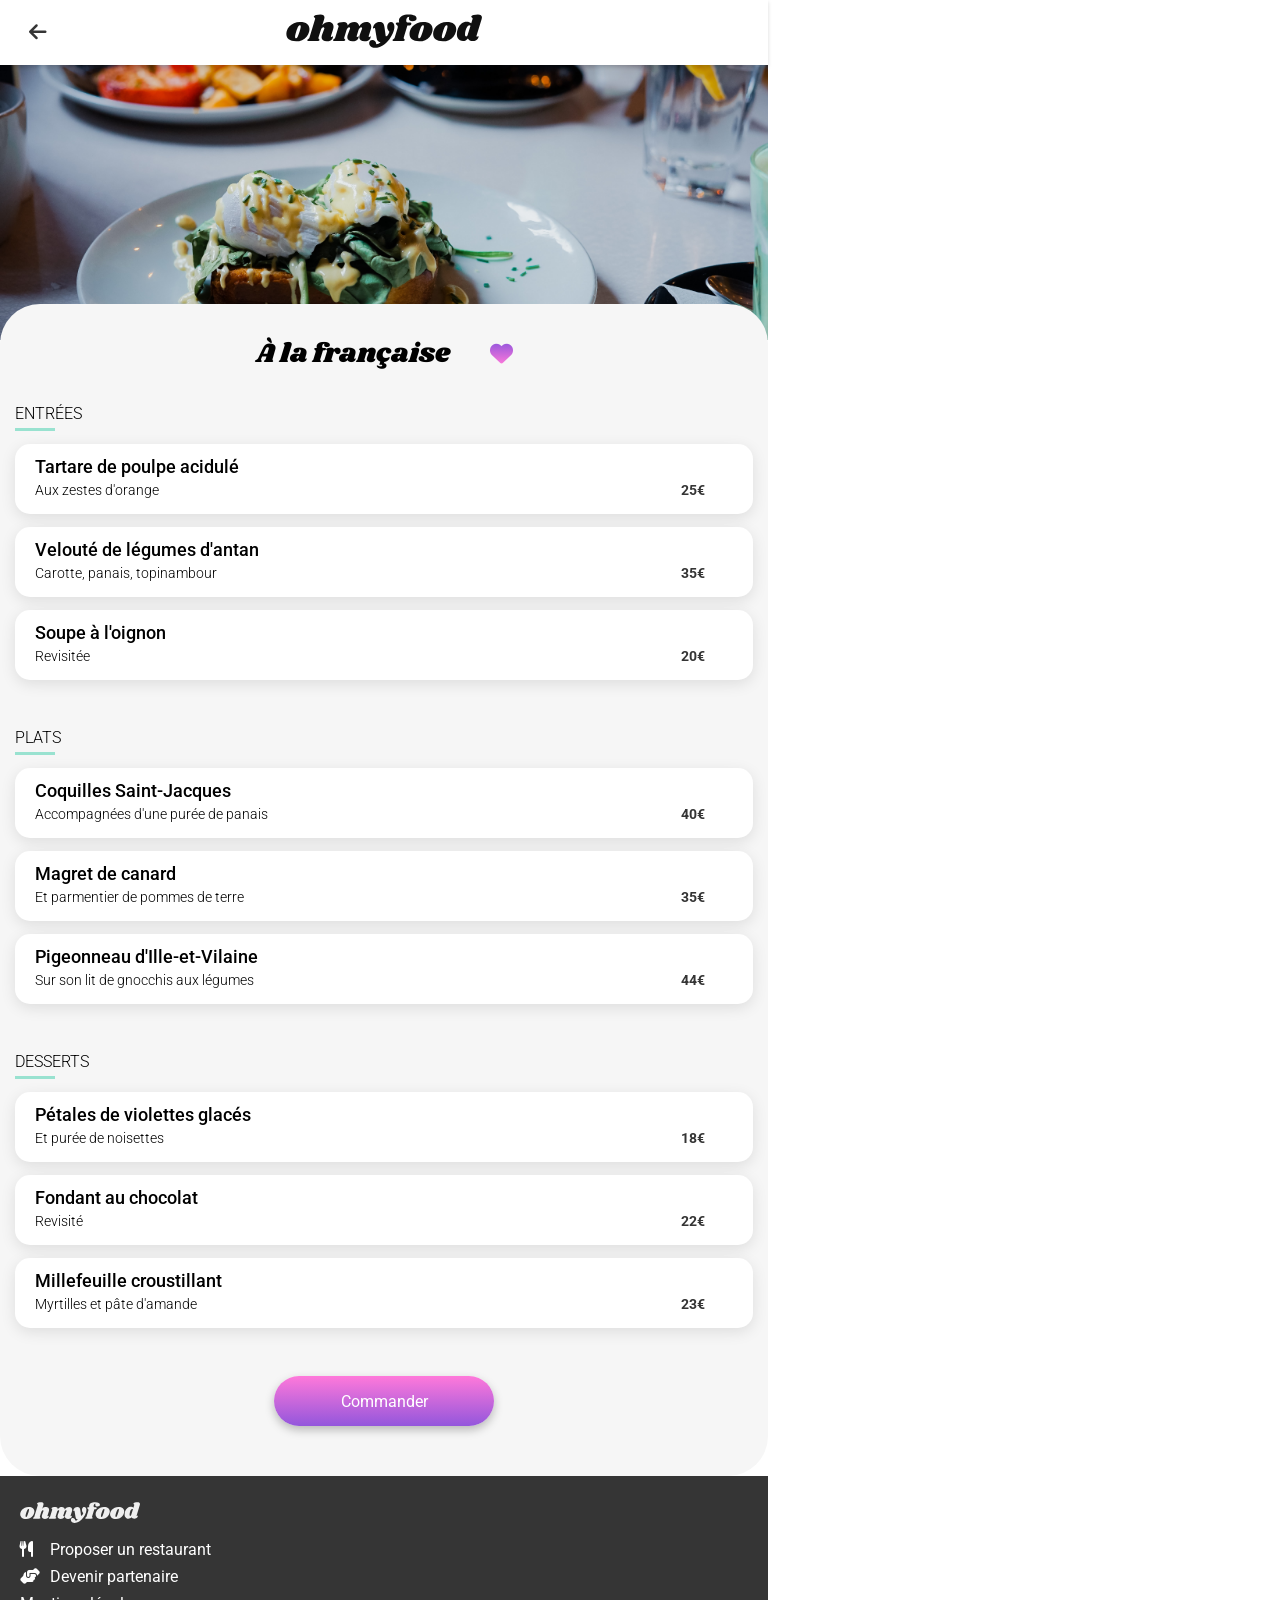
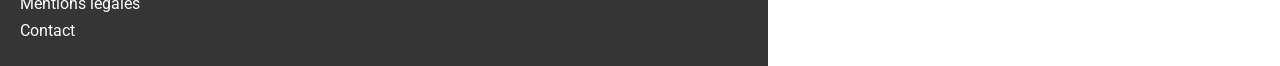
==== restaurants/a_la_francaise.html @ 08c8e76c "restos pages done" ====
<!DOCTYPE html>
<html lang="fr">
<head>
    <meta charset="UTF-8">
    <meta name="viewport" content="width=device-width, initial-scale=1.0">
    <link rel="stylesheet" href="../assets/css/style.css">
    <link rel="preconnect" href="https://fonts.googleapis.com">
    <link rel="preconnect" href="https://fonts.gstatic.com" crossorigin>
    <link href="https://fonts.googleapis.com/css2?family=Roboto:wght@100;300;400;500;700;900&family=Shrikhand&display=swap" rel="stylesheet">
    <link rel="stylesheet" href="https://cdnjs.cloudflare.com/ajax/libs/font-awesome/6.2.1/css/all.min.css"
    integrity="sha512-MV7K8+y+gLIBoVD59lQIYicR65iaqukzvf/nwasF0nqhPay5w/9lJmVM2hMDcnK1OnMGCdVK+iQrJ7lzPJQd1w=="
    crossorigin="anonymous" referrerpolicy="no-referrer">

    <title>Ohmyfood</title>
</head>

<body>

    <header>
        <nav>
            <a href= "../index.html#restaurants"><i class="fa-solid fa-arrow-left"></i></a>
            <a href="../index.html"><img class="logo" src="../assets/images/logo/ohmyfood@2x.svg" alt="logo ohmyfood"></a>
        </nav>
    </header>



    <main>
        <section>
            <img class="menu-img" src="../assets/images/restaurants/a-la-francaise.jpg" alt="photo d'un plat du restaurant À la française">
            <div class="full-menu">
                <div class="menu-resto">
                    <h1>À la française</h1>
                    <i class="fa-sharp fa-regular fa-heart empty-heart"></i>
                    <i class="fa-sharp fa-solid fa-heart full-heart"></i>
                </div>

                <article class="menu-section entree">
                    <h2 class="menu-section-title">Entrées</h2>

                    <div class="menu-content">
                        <div class="menu-infos">
                            <h3 class="plat-title">Tartare de poulpe acidulé</h3>
                            <h4 class="plat-sub">Aux zestes d'orange</h4>
                            <span class="plat-price">25€</span>
                        </div>
                            <i class="fa-solid fa-circle-check"></i>
                    </div>

                    <div class="menu-content">
                        <div class="menu-infos">
                            <h3 class="plat-title">Velouté de légumes d'antan</h3>
                            <h4 class="plat-sub">Carotte, panais, topinambour</h4>
                            <span class="plat-price">35€</span>
                        </div>
                            <i class="fa-solid fa-circle-check"></i>
                    </div>

                    <div class="menu-content">
                        <div class="menu-infos">
                            <h3 class="plat-title">Soupe à l'oignon</h3>
                            <h4 class="plat-sub">Revisitée</h4>
                            <span class="plat-price">20€</span>
                        </div>
                            <i class="fa-solid fa-circle-check"></i>
                    </div>
                </article>


                <article class="menu-section plats">
                    <h2 class="menu-section-title">Plats</h2>

                    <div class="menu-content">
                        <div class="menu-infos">
                            <h3 class="plat-title">Coquilles Saint-Jacques</h3>
                            <h4 class="plat-sub">Accompagnées d'une purée de panais</h4>
                            <span class="plat-price">40€</span>
                        </div>
                            <i class="fa-solid fa-circle-check"></i>
                    </div>

                    <div class="menu-content">
                        <div class="menu-infos">
                            <h3 class="plat-title">Magret de canard</h3>
                            <h4 class="plat-sub">Et parmentier de pommes de terre</h4>
                            <span class="plat-price">35€</span>
                        </div>
                            <i class="fa-solid fa-circle-check"></i>
                    </div>

                    <div class="menu-content">
                        <div class="menu-infos">
                            <h3 class="plat-title">Pigeonneau d'Ille-et-Vilaine</h3>
                            <h4 class="plat-sub">Sur son lit de gnocchis aux légumes</h4>
                            <span class="plat-price">44€</span>
                        </div>
                            <i class="fa-solid fa-circle-check"></i>
                    </div>
                </article>


                <article class="menu-section desserts">
                    <h2 class="menu-section-title">Desserts</h2>

                    <div class="menu-content">
                        <div class="menu-infos">
                            <h3 class="plat-title">Pétales de violettes glacés</h3>
                            <h4 class="plat-sub">Et purée de noisettes</h4>
                            <span class="plat-price">18€</span>
                        </div>
                            <i class="fa-solid fa-circle-check"></i>
                    </div>

                    <div class="menu-content">
                        <div class="menu-infos">
                            <h3 class="plat-title">Fondant au chocolat</h3>
                            <h4 class="plat-sub">Revisité</h4>
                            <span class="plat-price">22€</span>
                        </div>
                            <i class="fa-solid fa-circle-check"></i>
                    </div>

                    <div class="menu-content">
                        <div class="menu-infos">
                            <h3 class="plat-title">Millefeuille croustillant</h3>
                            <h4 class="plat-sub">Myrtilles et pâte d'amande</h4>
                            <span class="plat-price">23€</span>
                        </div>
                            <i class="fa-solid fa-circle-check"></i>
                    </div>
                </article>

                <a href="#restaurants" class="explo-button menu-button">Commander</a>
            </div>
        </section>
    </main>

    <footer>
        <a href="../index.html"><img class="logo" src="../assets/images/logo/ohmyfood@2x.svg" alt="logo ohmyfood"></a>
        <ul class="footer-list">
            <li><a class="footer-link" href="#"><i class="fa-solid fa-utensils"></i>Proposer un restaurant</a></li>
            <li><a class="footer-link" href="#"><i class="fa-solid fa-handshake-angle"></i>Devenir partenaire</a></li>
            <li><a class="footer-link" href="#">Mentions légales</a></li>
            <li><address><a class="footer-link" href="mailto:ohmyfood@gmail.com">Contact</a></address></li>
        </ul>
    </footer>

</body>
---- assets/css/style.css ----
* {
  padding: 0;
  margin: 0;
  box-sizing: border-box;
  max-width: 768px;
}

a {
  text-decoration: none;
}

* {
  font-family: "Shrikhand", cursive;
  font-family: "Roboto", sans-serif;
}

.section-title {
  font-size: 1.5em;
  font-weight: 700;
  padding-left: 20px;
}

nav {
  display: grid;
  justify-items: center;
  align-items: center;
  grid-template-columns: 1fr 8fr 1fr;
}
nav .logo {
  grid-column-start: 2;
}

.restos-card {
  display: grid;
  grid-template-columns: 9fr 1fr 1fr;
  grid-template-rows: 175px 1fr 2fr 2fr 1fr;
  align-items: center;
}
.restos-card .restos-img {
  grid-column: 1/4;
}
.restos-card .restos-name {
  grid-row-start: 3;
  margin-left: 15px;
}
.restos-card .restos-location {
  grid-row-start: 4;
  margin-left: 15px;
}
.restos-card .fa-heart {
  grid-column: 2/4;
  grid-row: 3/5;
  justify-self: center;
}

.menu-infos {
  width: 100%;
  display: grid;
  grid-template-columns: 9fr 1fr;
  grid-template-rows: 1fr 2fr 2fr 1fr;
  align-items: center;
  padding-left: 20px;
}
.menu-infos .plat-title {
  grid-column-start: 1;
  grid-row-start: 2;
}
.menu-infos .plat-sub {
  grid-column-start: 1;
  grid-row-start: 3;
}
.menu-infos .plat-price {
  grid-column-start: 2;
  grid-row-start: 3;
  color: #353535;
}

nav {
  position: relative;
  height: 65px;
  width: 100%;
  box-shadow: 0px 2px 4px rgba(0, 0, 0, 0.15);
}
nav .fa-arrow-left {
  font-size: 20px;
  color: #353535;
}

footer {
  height: 190px;
  background-color: #353535;
  display: flex;
  flex-direction: column;
  justify-content: center;
  padding-left: 20px;
}
footer a {
  color: white;
}
footer .logo {
  height: 55%;
  filter: invert(1);
}

.footer-list {
  height: 100px;
  list-style: none;
  display: flex;
  flex-direction: column;
  justify-content: space-between;
}
.footer-list i {
  display: inline-block;
  width: 30px;
}
.footer-list address {
  font-style: normal;
}

.explo-button {
  display: inline-block;
  width: 220px;
  height: 50px;
  font-size: 1em;
  background: linear-gradient(#FF79DA, #9356DC);
  box-shadow: 0px 4px 10px rgba(0, 0, 0, 0.25);
  border-radius: 25px;
  border-style: none;
  color: white;
  display: flex;
  justify-content: center;
  align-items: center;
  position: relative;
  z-index: 1;
}
.explo-button:hover::after {
  opacity: 1;
}
.explo-button::after {
  content: "";
  position: absolute;
  top: 0;
  right: 0;
  bottom: 0;
  left: 0;
  opacity: 0;
  z-index: -1;
  background: linear-gradient(#ff88de, #9b63df);
  box-shadow: 0px 4px 10px rgba(0, 0, 0, 0.45);
  border-radius: 25px;
  transition: all 250ms;
}

.full-heart {
  background: linear-gradient(#9356DC, #FF79DA);
  background-clip: text;
  -webkit-background-clip: text;
  -webkit-text-fill-color: transparent;
  -moz-background-clip: text;
  -moz-text-fill-color: transparent;
  -webkit-text-stroke-width: 0px;
}

.empty-heart {
  display: none !important;
}

.search-bar {
  height: 50px;
  background-color: #EAEAEA;
  display: flex;
  justify-content: center;
  align-items: center;
}

.search-bar-content {
  height: 19px;
}

.fa-location-dot {
  font-size: 1em;
  color: #353535;
}

.search-text {
  width: 140px;
  border-style: none;
  background: none;
  font-weight: 500;
  font-size: 1em;
  color: #353535;
  padding-left: 15px;
}

.fonct-card {
  width: 320px;
  height: 70px;
  background-color: #F6F6F6;
  box-shadow: 0px 4px 15px rgba(0, 0, 0, 0.15);
  border-radius: 20px;
  display: flex;
  align-items: center;
  justify-content: flex-start;
}
.fonct-card h3 {
  font-size: 1em;
  font-weight: 500;
}
.fonct-card i {
  font-size: 20px;
  padding: 0 20px;
  color: #7E7E7E;
}
.fonct-card .fa-store {
  color: #9356DC;
}

.restos-card {
  width: 340px;
  background-color: white;
  color: black;
  border-radius: 15px;
  filter: drop-shadow(0px 4px 15px rgba(0, 0, 0, 0.1));
}
.restos-card .restos-img {
  -o-object-fit: cover;
     object-fit: cover;
  width: 100%;
  height: 175px;
  border-radius: 15px 15px 0 0;
}
.restos-card .restos-name {
  font-size: 1.1em;
  font-weight: 700;
  padding-bottom: 3px;
}
.restos-card .restos-location {
  font-size: 1em;
  font-weight: 300;
}
.restos-card .fa-heart {
  font-size: 1.2em;
}

.menu-content {
  margin: 13px 0px;
  border-radius: 15px;
  box-shadow: 0px 4.01149px 15.0431px rgba(0, 0, 0, 0.1);
  height: 70px;
  background-color: white;
}

.badge-number {
  height: 20px;
  width: 20px;
  border-radius: 50%;
  background-color: #9356DC;
  color: white;
  font-size: 0.8em;
  display: flex;
  justify-content: center;
  align-items: center;
  position: relative;
  right: 10px;
}

.badge-new {
  padding: 5px 7px;
  border-radius: 2px;
  box-shadow: 0px 2px 4px rgba(0, 0, 0, 0.15);
  background-color: #99E2D0;
  color: #1b6150;
  font-size: 0.8em;
  font-weight: 500;
  position: absolute;
  left: 77%;
  top: 5%;
}

.section-hero {
  height: 290px;
  background-color: #F6F6F6;
  text-align: center;
  margin-bottom: 45px;
  padding: 0 3px;
  display: flex;
  flex-direction: column;
  align-items: center;
}
.section-hero h1 {
  font-size: 1.5em;
  font-weight: 700;
  padding-top: 40px;
  padding-bottom: 20px;
}
.section-hero p {
  font-size: 1.1em;
  font-weight: 300;
  padding-bottom: 33px;
}

.section-fonct {
  height: 400px;
}
.section-fonct h2 {
  padding-bottom: 35px;
}

.fonct-cards-list {
  height: 270px;
  display: flex;
  flex-direction: column;
  align-items: center;
  justify-content: space-between;
}

.section-home-restos {
  background-color: #F6F6F6;
  padding-top: 50px;
  padding-bottom: 65px;
}
.section-home-restos .section-title {
  padding-bottom: 20px;
}

.restos-cards-list {
  display: flex;
  flex-flow: column wrap;
  align-items: center;
  gap: 20px;
}

.menu-img {
  width: 100%;
  height: 275px;
  -o-object-fit: cover;
     object-fit: cover;
}

.full-menu {
  background-color: #F6F6F6;
  padding: 0px 15px;
  display: flex;
  flex-flow: column nowrap;
  align-items: center;
  border-radius: 40px;
  position: relative;
  margin-top: -40px;
}

.menu-resto {
  display: flex;
  flex-flow: row nowrap;
  align-items: baseline;
}
.menu-resto h1 {
  font-family: Shrikhand;
  font-size: 1.7em;
  font-weight: 400;
  margin: 30px 0px;
  padding-right: 40px;
}
.menu-resto i {
  font-size: 23px;
}

.menu-section-title {
  text-transform: uppercase;
  font-size: 1em;
  font-weight: 300;
}
.menu-section-title::after {
  content: "";
  margin-top: 5px;
  display: block;
  height: 3px;
  width: 40px;
  background-color: #99E2D0;
}

.menu-content {
  display: flex;
  flex-direction: row;
}

.plat-title {
  font-size: 1.1em;
  font-weight: 500;
}

.plat-sub {
  font-size: 0.9em;
  font-weight: 300;
}

.plat-price {
  font-size: 0.9em;
  font-weight: 700;
}

.menu-section {
  width: 100%;
  margin-bottom: 35px;
}

.menu-button {
  margin-bottom: 50px;
}

.menu-content i {
  display: flex;
  align-items: center;
  justify-content: center;
  overflow: hidden;
  color: white;
  width: 0px;
  height: 100%;
  font-size: 0;
  border-radius: 0 15px 15px 0;
  background-color: #99E2D0;
  transition: all 600ms 150ms ease-in-out;
}

.menu-content:hover i {
  height: 100%;
  width: 60px;
  font-size: 20px;
}

.menu-section {
  animation-duration: 1.5s;
  animation-delay: 0.5s;
  animation-fill-mode: backwards;
  animation-name: fadein;
}

@keyframes fadein {
  0% {
    opacity: 0;
    transform: scale(0.8, 0.8);
  }
  100% {
    opacity: 1;
    transform: scale(1, 1);
  }
}
.entree {
  animation-delay: 0.6s;
}

.plats {
  animation-delay: 1s;
}

.desserts {
  animation-delay: 1.5s;
}/*# sourceMappingURL=style.css.map */
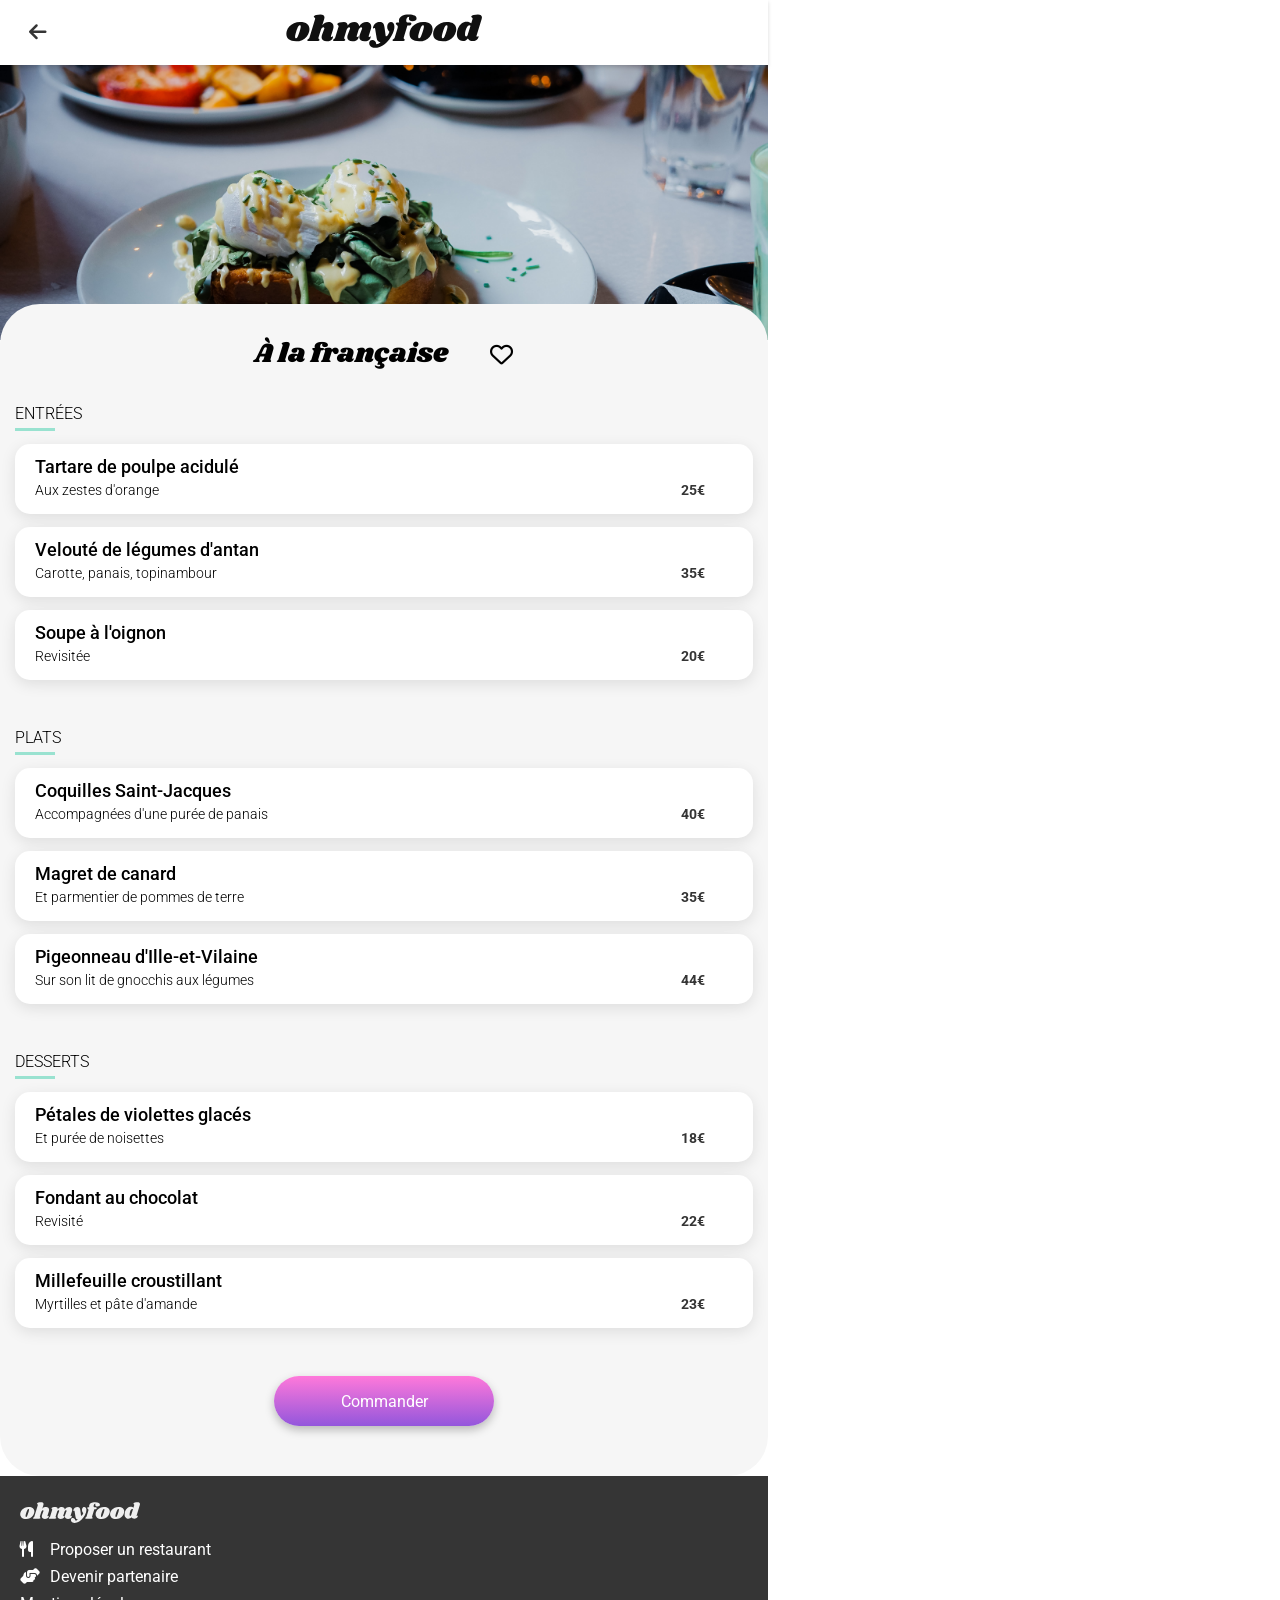
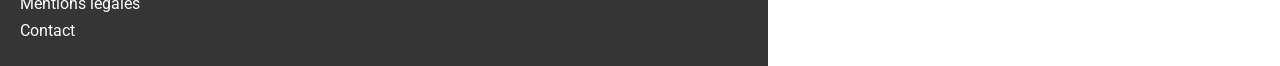
==== commit c5edd37f: "anim hearts def" ====
--- a/restaurants/a_la_francaise.html
+++ b/restaurants/a_la_francaise.html
@@ -31,8 +31,10 @@
             <div class="full-menu">
                 <div class="menu-resto">
                     <h1>À la française</h1>
-                    <i class="fa-sharp fa-regular fa-heart empty-heart"></i>
-                    <i class="fa-sharp fa-solid fa-heart full-heart"></i>
+                    <div class="hearts">
+                        <i class="fa-sharp fa-regular fa-heart empty-heart"></i>
+                        <i class="fa-sharp fa-solid fa-heart full-heart"></i>
+                    </div>
                 </div>
 
                 <article class="menu-section entree">
--- a/assets/css/style.css
+++ b/assets/css/style.css
@@ -20,6 +20,59 @@
   padding-left: 20px;
 }
 
+.hearts {
+  position: relative;
+  width: 23px;
+  height: 23px;
+}
+.hearts:hover .empty-heart {
+  opacity: 0;
+}
+.hearts:hover .full-heart {
+  height: 100%;
+}
+
+.empty-heart {
+  position: absolute;
+  opacity: 1;
+  transition: opacity 600ms ease-in-out;
+}
+
+.full-heart {
+  position: absolute;
+  height: 0;
+  transition: height 600ms ease-in-out;
+}
+
+.menu-section {
+  animation-duration: 1.5s;
+  animation-delay: 0.4s;
+  animation-fill-mode: backwards;
+  animation-name: slidein;
+}
+
+@keyframes slidein {
+  0% {
+    opacity: 0;
+    transform: scale(0.8, 0.8);
+  }
+  100% {
+    opacity: 1;
+    transform: scale(1, 1);
+  }
+}
+.entree {
+  animation-delay: 0.5s;
+}
+
+.plats {
+  animation-delay: 0.9s;
+}
+
+.desserts {
+  animation-delay: 1.4s;
+}
+
 nav {
   display: grid;
   justify-items: center;
@@ -48,6 +101,11 @@
   margin-left: 15px;
 }
 .restos-card .fa-heart {
+  grid-column: 2/4;
+  grid-row: 3/5;
+  justify-self: center;
+}
+.restos-card .hearts {
   grid-column: 2/4;
   grid-row: 3/5;
   justify-self: center;
@@ -73,6 +131,30 @@
   grid-column-start: 2;
   grid-row-start: 3;
   color: #353535;
+}
+
+.menu-resto {
+  display: grid;
+  grid-template-columns: 9fr 1fr;
+  grid-template-rows: 1fr;
+  align-items: center;
+  justify-items: center;
+}
+.menu-resto h1 {
+  grid-column-start: 1;
+  grid-row-start: 1;
+}
+.menu-resto .empty-heart {
+  grid-column-start: 2;
+  grid-row-start: 1;
+}
+.menu-resto .full-heart {
+  grid-column-start: 2;
+  grid-row-start: 1;
+}
+.menu-resto .test {
+  grid-column-start: 2;
+  grid-row-start: 1;
 }
 
 nav {
@@ -161,10 +243,6 @@
   -webkit-text-stroke-width: 0px;
 }
 
-.empty-heart {
-  display: none !important;
-}
-
 .search-bar {
   height: 50px;
   background-color: #EAEAEA;
@@ -282,15 +360,15 @@
   background-color: #F6F6F6;
   text-align: center;
   margin-bottom: 45px;
-  padding: 0 3px;
+  padding: 0 10px;
   display: flex;
   flex-direction: column;
   align-items: center;
+  justify-content: center;
 }
 .section-hero h1 {
   font-size: 1.5em;
   font-weight: 700;
-  padding-top: 40px;
   padding-bottom: 20px;
 }
 .section-hero p {
@@ -348,11 +426,6 @@
   margin-top: -40px;
 }
 
-.menu-resto {
-  display: flex;
-  flex-flow: row nowrap;
-  align-items: baseline;
-}
 .menu-resto h1 {
   font-family: Shrikhand;
   font-size: 1.7em;
@@ -411,9 +484,8 @@
   display: flex;
   align-items: center;
   justify-content: center;
-  overflow: hidden;
   color: white;
-  width: 0px;
+  width: 0;
   height: 100%;
   font-size: 0;
   border-radius: 0 15px 15px 0;
@@ -425,33 +497,4 @@
   height: 100%;
   width: 60px;
   font-size: 20px;
-}
-
-.menu-section {
-  animation-duration: 1.5s;
-  animation-delay: 0.5s;
-  animation-fill-mode: backwards;
-  animation-name: fadein;
-}
-
-@keyframes fadein {
-  0% {
-    opacity: 0;
-    transform: scale(0.8, 0.8);
-  }
-  100% {
-    opacity: 1;
-    transform: scale(1, 1);
-  }
-}
-.entree {
-  animation-delay: 0.6s;
-}
-
-.plats {
-  animation-delay: 1s;
-}
-
-.desserts {
-  animation-delay: 1.5s;
 }/*# sourceMappingURL=style.css.map */
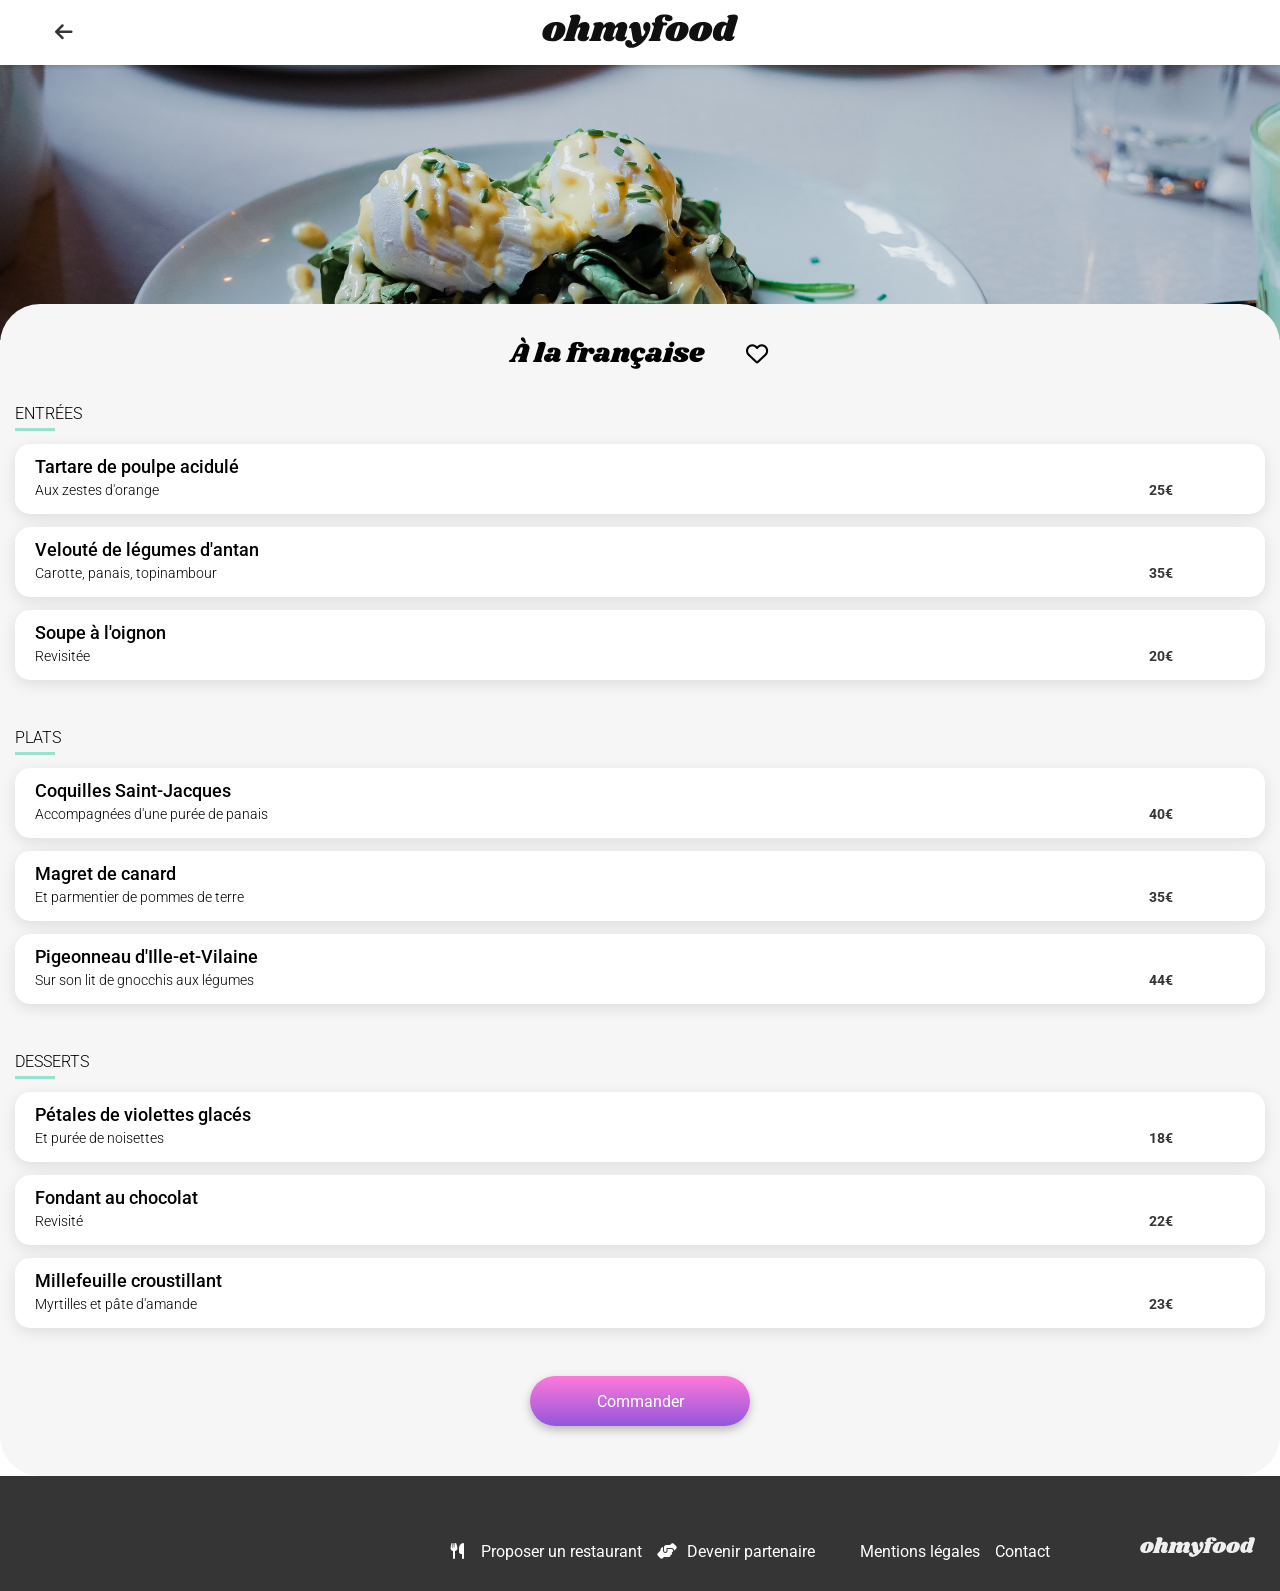
==== commit 2d1e7cd0: "responsive desktop done" ====
--- a/restaurants/a_la_francaise.html
+++ b/restaurants/a_la_francaise.html
@@ -142,7 +142,7 @@
         <ul class="footer-list">
             <li><a class="footer-link" href="#"><i class="fa-solid fa-utensils"></i>Proposer un restaurant</a></li>
             <li><a class="footer-link" href="#"><i class="fa-solid fa-handshake-angle"></i>Devenir partenaire</a></li>
-            <li><a class="footer-link" href="#">Mentions légales</a></li>
+            <li><a class="footer-link footer-space" href="#">Mentions légales</a></li>
             <li><address><a class="footer-link" href="mailto:ohmyfood@gmail.com">Contact</a></address></li>
         </ul>
     </footer>
--- a/assets/css/style.css
+++ b/assets/css/style.css
@@ -1,8 +1,97 @@
+nav {
+  display: grid;
+  justify-items: center;
+  align-items: center;
+  grid-template-columns: 1fr 8fr 1fr;
+}
+nav .logo {
+  grid-column-start: 2;
+}
+
+.restos-card {
+  display: grid;
+  grid-template-columns: 9fr 1fr 1fr;
+  grid-template-rows: 175px 1fr 2fr 2fr 1fr;
+  align-items: center;
+}
+.restos-card .restos-img {
+  grid-column: 1/4;
+}
+.restos-card .restos-name {
+  grid-row-start: 3;
+  margin-left: 15px;
+}
+.restos-card .restos-location {
+  grid-row-start: 4;
+  margin-left: 15px;
+}
+.restos-card .fa-heart {
+  grid-column: 2/4;
+  grid-row: 3/5;
+  justify-self: center;
+}
+.restos-card .hearts {
+  grid-column: 2/4;
+  grid-row: 3/5;
+  justify-self: center;
+}
+
+.menu-resto {
+  display: grid;
+  grid-template-columns: 9fr 1fr;
+  grid-template-rows: 1fr;
+  align-items: center;
+  justify-items: center;
+}
+.menu-resto h1 {
+  grid-column-start: 1;
+  grid-row-start: 1;
+}
+.menu-resto .empty-heart {
+  grid-column-start: 2;
+  grid-row-start: 1;
+}
+.menu-resto .full-heart {
+  grid-column-start: 2;
+  grid-row-start: 1;
+}
+.menu-resto .hearts {
+  grid-column-start: 2;
+  grid-row-start: 1;
+}
+
+.menu-infos {
+  width: 100%;
+  display: grid;
+  grid-template-columns: 9fr 1fr;
+  grid-template-rows: 1fr 2fr 2fr 1fr;
+  align-items: center;
+  padding-left: 20px;
+}
+.menu-infos .plat-title {
+  grid-column-start: 1;
+  grid-row-start: 2;
+}
+.menu-infos .plat-sub {
+  grid-column-start: 1;
+  grid-row-start: 3;
+}
+.menu-infos .plat-price {
+  grid-column-start: 2;
+  grid-row-start: 3;
+  color: #353535;
+}
+
+.plat-title, .plat-sub {
+  overflow: hidden;
+  text-overflow: ellipsis;
+  white-space: nowrap;
+}
+
 * {
   padding: 0;
   margin: 0;
   box-sizing: border-box;
-  max-width: 768px;
 }
 
 a {
@@ -17,13 +106,12 @@
 .section-title {
   font-size: 1.5em;
   font-weight: 700;
-  padding-left: 20px;
 }
 
 .hearts {
   position: relative;
-  width: 23px;
-  height: 23px;
+  width: 1.4em;
+  height: 1.4em;
 }
 .hearts:hover .empty-heart {
   opacity: 0;
@@ -74,90 +162,6 @@
 }
 
 nav {
-  display: grid;
-  justify-items: center;
-  align-items: center;
-  grid-template-columns: 1fr 8fr 1fr;
-}
-nav .logo {
-  grid-column-start: 2;
-}
-
-.restos-card {
-  display: grid;
-  grid-template-columns: 9fr 1fr 1fr;
-  grid-template-rows: 175px 1fr 2fr 2fr 1fr;
-  align-items: center;
-}
-.restos-card .restos-img {
-  grid-column: 1/4;
-}
-.restos-card .restos-name {
-  grid-row-start: 3;
-  margin-left: 15px;
-}
-.restos-card .restos-location {
-  grid-row-start: 4;
-  margin-left: 15px;
-}
-.restos-card .fa-heart {
-  grid-column: 2/4;
-  grid-row: 3/5;
-  justify-self: center;
-}
-.restos-card .hearts {
-  grid-column: 2/4;
-  grid-row: 3/5;
-  justify-self: center;
-}
-
-.menu-infos {
-  width: 100%;
-  display: grid;
-  grid-template-columns: 9fr 1fr;
-  grid-template-rows: 1fr 2fr 2fr 1fr;
-  align-items: center;
-  padding-left: 20px;
-}
-.menu-infos .plat-title {
-  grid-column-start: 1;
-  grid-row-start: 2;
-}
-.menu-infos .plat-sub {
-  grid-column-start: 1;
-  grid-row-start: 3;
-}
-.menu-infos .plat-price {
-  grid-column-start: 2;
-  grid-row-start: 3;
-  color: #353535;
-}
-
-.menu-resto {
-  display: grid;
-  grid-template-columns: 9fr 1fr;
-  grid-template-rows: 1fr;
-  align-items: center;
-  justify-items: center;
-}
-.menu-resto h1 {
-  grid-column-start: 1;
-  grid-row-start: 1;
-}
-.menu-resto .empty-heart {
-  grid-column-start: 2;
-  grid-row-start: 1;
-}
-.menu-resto .full-heart {
-  grid-column-start: 2;
-  grid-row-start: 1;
-}
-.menu-resto .test {
-  grid-column-start: 2;
-  grid-row-start: 1;
-}
-
-nav {
   position: relative;
   height: 65px;
   width: 100%;
@@ -176,6 +180,16 @@
   justify-content: center;
   padding-left: 20px;
 }
+@media (min-width: 1024px) {
+  footer {
+    height: 115px;
+    padding-bottom: 30px;
+    flex-direction: row-reverse;
+    align-items: flex-end;
+    justify-content: initial;
+    gap: 90px;
+  }
+}
 footer a {
   color: white;
 }
@@ -183,13 +197,25 @@
   height: 55%;
   filter: invert(1);
 }
+@media (min-width: 1024px) {
+  footer .logo {
+    height: 20px;
+    padding-right: 25px;
+  }
+}
 
 .footer-list {
-  height: 100px;
+  gap: 6px;
   list-style: none;
   display: flex;
   flex-direction: column;
   justify-content: space-between;
+}
+@media (min-width: 1024px) {
+  .footer-list {
+    flex-direction: row;
+    gap: 15px;
+  }
 }
 .footer-list i {
   display: inline-block;
@@ -197,6 +223,11 @@
 }
 .footer-list address {
   font-style: normal;
+}
+@media (min-width: 1024px) {
+  .footer-list .footer-space {
+    padding-left: 30px;
+  }
 }
 
 .explo-button {
@@ -280,6 +311,11 @@
   align-items: center;
   justify-content: flex-start;
 }
+@media (min-width: 1024px) {
+  .fonct-card {
+    width: 305px;
+  }
+}
 .fonct-card h3 {
   font-size: 1em;
   font-weight: 500;
@@ -294,11 +330,14 @@
 }
 
 .restos-card {
-  width: 340px;
   background-color: white;
   color: black;
   border-radius: 15px;
   filter: drop-shadow(0px 4px 15px rgba(0, 0, 0, 0.1));
+  transition: all 300ms ease-in-out;
+}
+.restos-card:hover {
+  filter: drop-shadow(0px 4px 15px rgba(0, 0, 0, 0.25));
 }
 .restos-card .restos-img {
   -o-object-fit: cover;
@@ -317,7 +356,7 @@
   font-weight: 300;
 }
 .restos-card .fa-heart {
-  font-size: 1.2em;
+  font-size: 1.4em;
 }
 
 .menu-content {
@@ -359,7 +398,6 @@
   height: 290px;
   background-color: #F6F6F6;
   text-align: center;
-  margin-bottom: 45px;
   padding: 0 10px;
   display: flex;
   flex-direction: column;
@@ -371,6 +409,11 @@
   font-weight: 700;
   padding-bottom: 20px;
 }
+@media (min-width: 1024px) {
+  .section-hero h1 {
+    font-size: 2.5em;
+  }
+}
 .section-hero p {
   font-size: 1.1em;
   font-weight: 300;
@@ -379,33 +422,71 @@
 
 .section-fonct {
   height: 400px;
+  display: grid;
+  align-content: center;
+  justify-content: center;
+}
+@media (min-width: 1024px) {
+  .section-fonct {
+    height: 230px;
+    padding: 50px 90px 50px 90px;
+    justify-content: initial;
+  }
 }
 .section-fonct h2 {
   padding-bottom: 35px;
 }
 
 .fonct-cards-list {
-  height: 270px;
   display: flex;
   flex-direction: column;
   align-items: center;
   justify-content: space-between;
+  gap: 30px;
+}
+@media (min-width: 1024px) {
+  .fonct-cards-list {
+    flex-direction: row;
+  }
 }
 
 .section-home-restos {
   background-color: #F6F6F6;
-  padding-top: 50px;
-  padding-bottom: 65px;
+  padding: 50px 20px 65px 20px;
+}
+@media (min-width: 1024px) {
+  .section-home-restos {
+    padding: 35px 90px 30px 90px;
+  }
 }
 .section-home-restos .section-title {
   padding-bottom: 20px;
 }
+@media (min-width: 1024px) {
+  .section-home-restos .section-title {
+    padding-bottom: 30px;
+  }
+}
 
 .restos-cards-list {
   display: flex;
-  flex-flow: column wrap;
-  align-items: center;
+  flex-wrap: wrap;
+  justify-content: center;
   gap: 20px;
+}
+@media (min-width: 1024px) {
+  .restos-cards-list {
+    row-gap: 50px;
+    justify-content: space-between;
+  }
+}
+.restos-cards-list a {
+  width: 100%;
+}
+@media (min-width: 1024px) {
+  .restos-cards-list a {
+    width: 45%;
+  }
 }
 
 .menu-img {
@@ -434,7 +515,7 @@
   padding-right: 40px;
 }
 .menu-resto i {
-  font-size: 23px;
+  font-size: 1.4em;
 }
 
 .menu-section-title {
@@ -469,6 +550,7 @@
 .plat-price {
   font-size: 0.9em;
   font-weight: 700;
+  padding-left: 7px;
 }
 
 .menu-section {
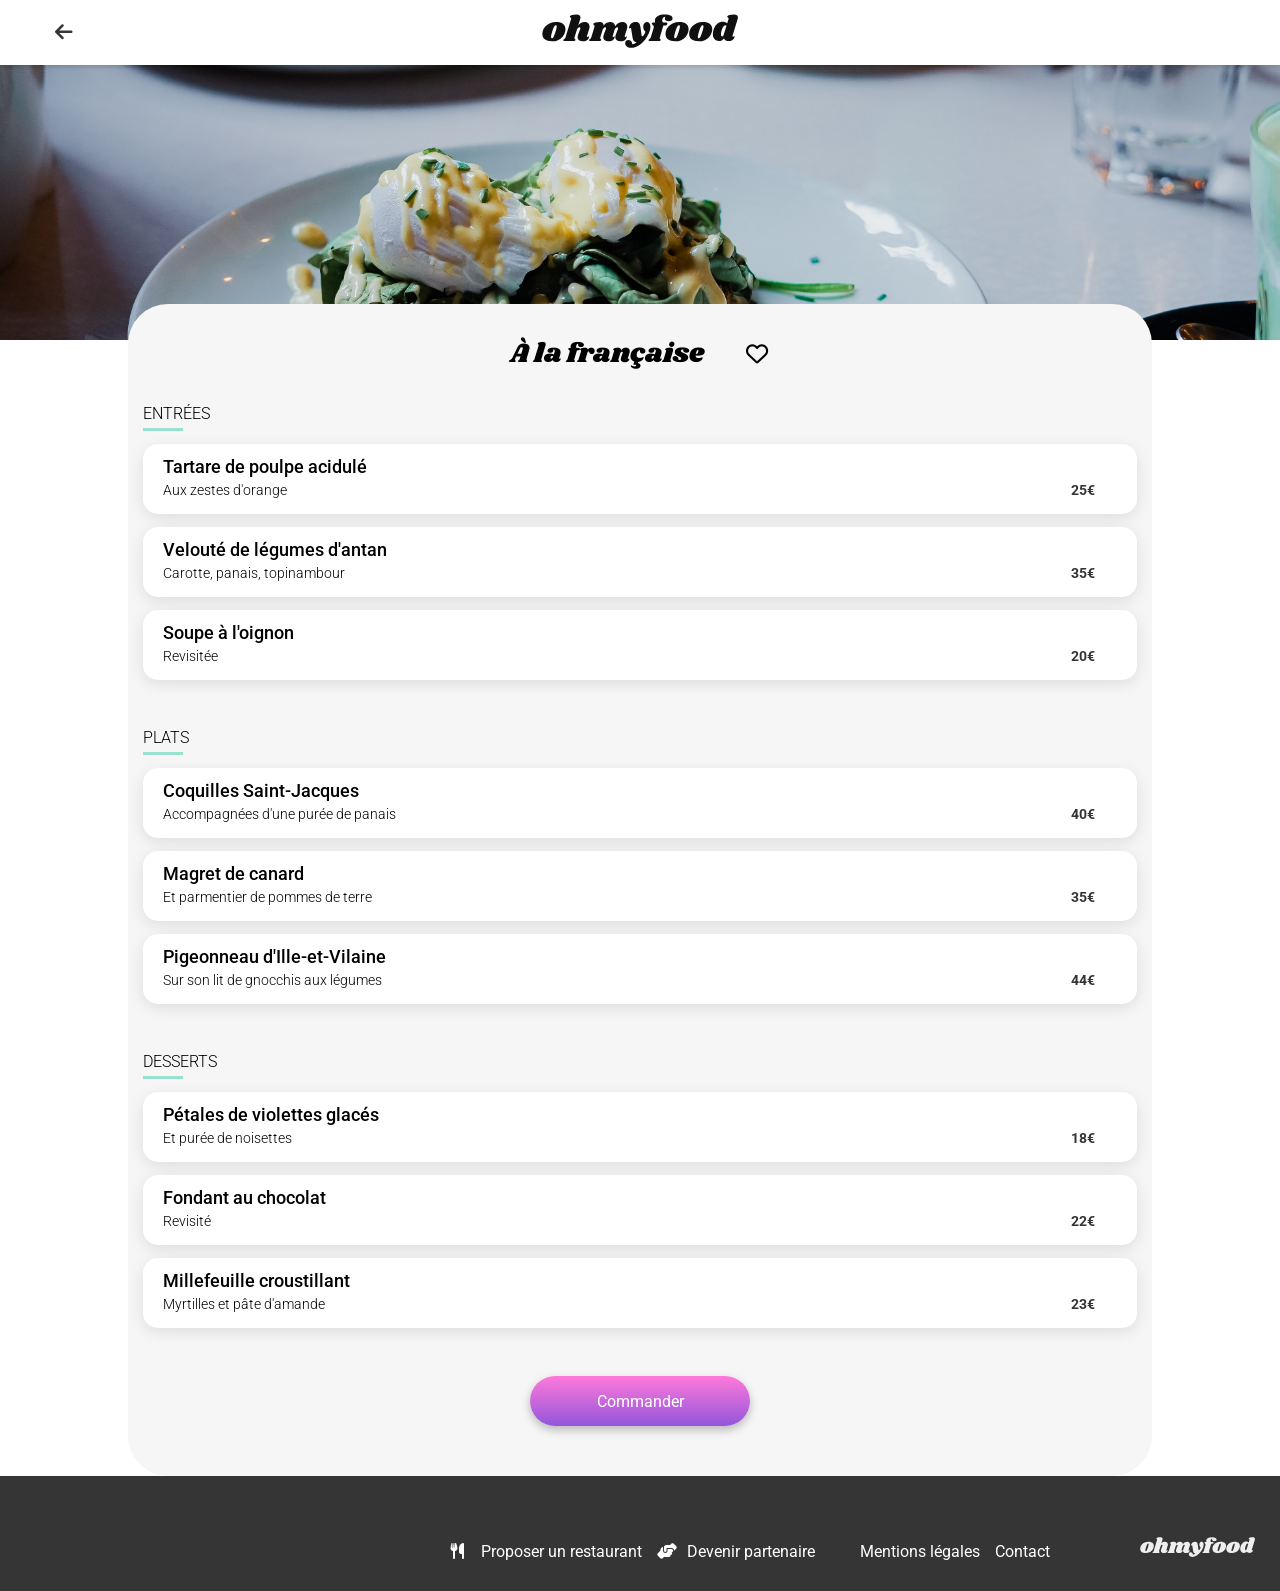
==== commit 5f014f74: "added favicon + modif anims" ====
--- a/restaurants/a_la_francaise.html
+++ b/restaurants/a_la_francaise.html
@@ -12,6 +12,7 @@
     crossorigin="anonymous" referrerpolicy="no-referrer">
 
     <title>Ohmyfood</title>
+    <link rel="icon"  type="image/icon" href="../assets/images/logo/favicon.png">
 </head>
 
 <body>
--- a/assets/css/style.css
+++ b/assets/css/style.css
@@ -92,6 +92,7 @@
   padding: 0;
   margin: 0;
   box-sizing: border-box;
+  max-width: 1440px;
 }
 
 a {
@@ -177,8 +178,15 @@
   background-color: #353535;
   display: flex;
   flex-direction: column;
-  justify-content: center;
+  justify-content: space-evenly;
   padding-left: 20px;
+}
+@media (min-width: 729px) {
+  footer {
+    flex-direction: row;
+    align-items: center;
+    justify-content: space-around;
+  }
 }
 @media (min-width: 1024px) {
   footer {
@@ -194,8 +202,13 @@
   color: white;
 }
 footer .logo {
-  height: 55%;
+  height: 20px;
   filter: invert(1);
+}
+@media (min-width: 729px) {
+  footer .logo {
+    height: 25px;
+  }
 }
 @media (min-width: 1024px) {
   footer .logo {
@@ -210,6 +223,11 @@
   display: flex;
   flex-direction: column;
   justify-content: space-between;
+}
+@media (min-width: 729px) {
+  .footer-list {
+    align-items: flex-end;
+  }
 }
 @media (min-width: 1024px) {
   .footer-list {
@@ -337,7 +355,7 @@
   transition: all 300ms ease-in-out;
 }
 .restos-card:hover {
-  filter: drop-shadow(0px 4px 15px rgba(0, 0, 0, 0.25));
+  filter: drop-shadow(0px 4px 15px rgba(0, 0, 0, 0.35));
 }
 .restos-card .restos-img {
   -o-object-fit: cover;
@@ -390,8 +408,8 @@
   font-size: 0.8em;
   font-weight: 500;
   position: absolute;
-  left: 77%;
-  top: 5%;
+  right: 15px;
+  top: 12px;
 }
 
 .section-hero {
@@ -421,16 +439,16 @@
 }
 
 .section-fonct {
-  height: 400px;
+  height: 410px;
   display: grid;
   align-content: center;
   justify-content: center;
 }
 @media (min-width: 1024px) {
   .section-fonct {
+    display: block;
     height: 230px;
     padding: 50px 90px 50px 90px;
-    justify-content: initial;
   }
 }
 .section-fonct h2 {
@@ -454,6 +472,11 @@
   background-color: #F6F6F6;
   padding: 50px 20px 65px 20px;
 }
+@media (min-width: 729px) {
+  .section-home-restos {
+    padding: 50px;
+  }
+}
 @media (min-width: 1024px) {
   .section-home-restos {
     padding: 35px 90px 30px 90px;
@@ -474,7 +497,7 @@
   justify-content: center;
   gap: 20px;
 }
-@media (min-width: 1024px) {
+@media (min-width: 729px) {
   .restos-cards-list {
     row-gap: 50px;
     justify-content: space-between;
@@ -483,7 +506,7 @@
 .restos-cards-list a {
   width: 100%;
 }
-@media (min-width: 1024px) {
+@media (min-width: 729px) {
   .restos-cards-list a {
     width: 45%;
   }
@@ -505,6 +528,18 @@
   border-radius: 40px;
   position: relative;
   margin-top: -40px;
+}
+@media (min-width: 729px) {
+  .full-menu {
+    width: 90%;
+    margin: -40px 5% 0 5%;
+  }
+}
+@media (min-width: 1024px) {
+  .full-menu {
+    width: 80%;
+    margin: -40px 10% 0 10%;
+  }
 }
 
 .menu-resto h1 {
@@ -550,7 +585,8 @@
 .plat-price {
   font-size: 0.9em;
   font-weight: 700;
-  padding-left: 7px;
+  padding-right: 10px;
+  justify-self: center;
 }
 
 .menu-section {
@@ -573,6 +609,7 @@
   border-radius: 0 15px 15px 0;
   background-color: #99E2D0;
   transition: all 600ms 150ms ease-in-out;
+  cursor: pointer;
 }
 
 .menu-content:hover i {
